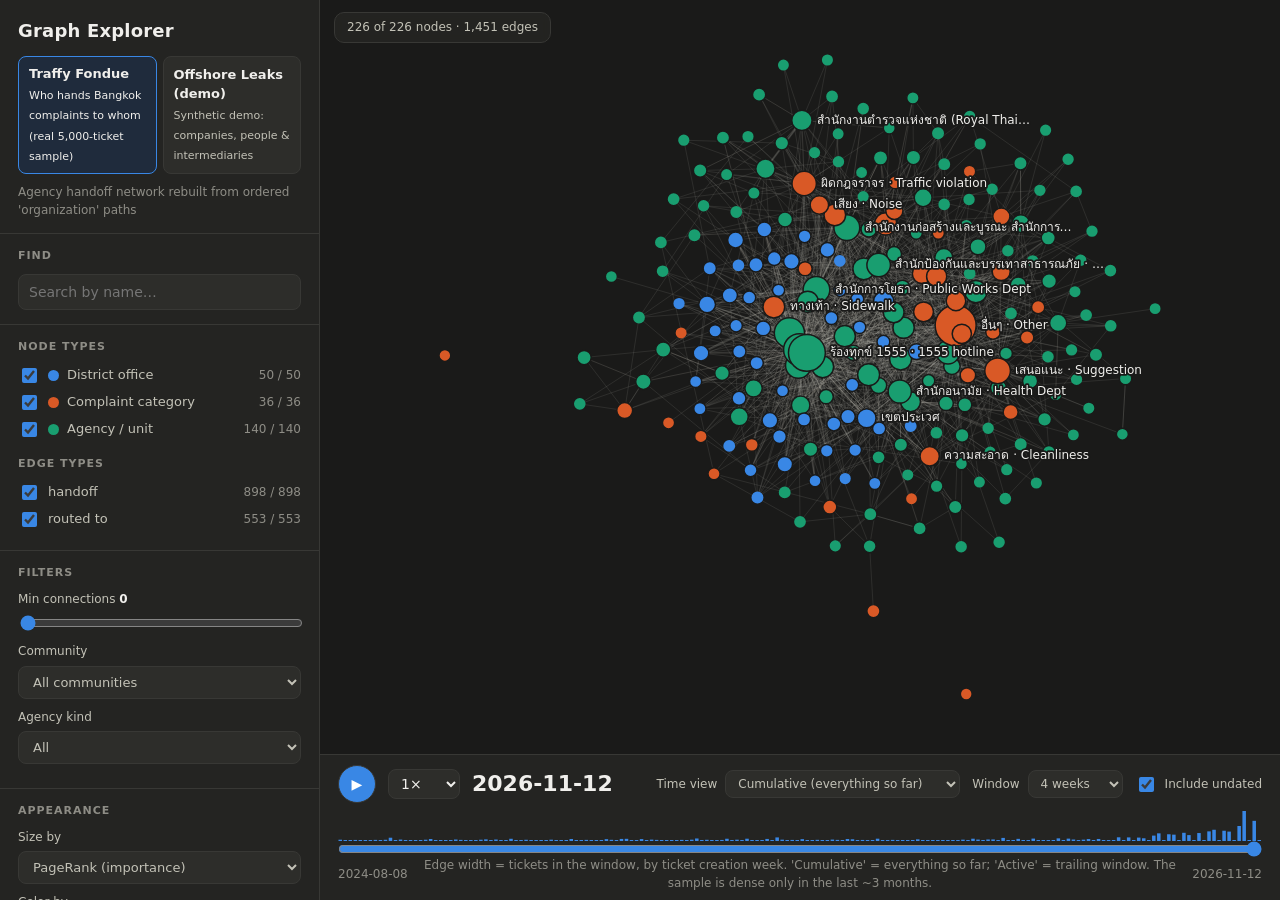
==== explorer/index.html @ 7b647865 "Slide deck + handoff graph from real Traffy sample; move explorer to /explorer - pipeline/traffy_han" ====
<!doctype html>
<html lang="en">
<head>
  <meta charset="utf-8">
  <meta name="viewport" content="width=device-width, initial-scale=1">
  <title>Graph Explorer — Offshore Leaks &amp; Traffy Fondue</title>
  <meta name="description" content="Interactive graph explorer with filters, highlight, drag and a time slider.">
  <link rel="icon" href="data:image/svg+xml,%3Csvg xmlns=%27http://www.w3.org/2000/svg%27 viewBox=%270 0 32 32%27%3E%3Ccircle cx=%278%27 cy=%2716%27 r=%274%27 fill=%27%233987e5%27/%3E%3Ccircle cx=%2724%27 cy=%278%27 r=%274%27 fill=%27%23d95926%27/%3E%3Ccircle cx=%2724%27 cy=%2724%27 r=%274%27 fill=%27%23199e70%27/%3E%3Cpath d=%27M8 16L24 8M8 16L24 24%27 stroke=%27%238e8d86%27 stroke-width=%272%27/%3E%3C/svg%3E">
  <link rel="stylesheet" href="css/style.css">
</head>
<body>
<div id="app">
  <aside id="side" aria-label="Controls">
    <header class="head">
      <h1>Graph Explorer</h1>
      <div id="tabs" role="tablist" aria-label="Dataset"></div>
      <p id="subtitle" class="muted"></p>
      <div id="demoBanner" class="banner" hidden></div>
    </header>

    <section>
      <h2>Find</h2>
      <input id="search" type="search" placeholder="Search by name…" autocomplete="off" aria-label="Search nodes">
      <ul id="results" class="results" hidden></ul>
    </section>

    <section>
      <h2>Node types</h2>
      <div id="nodeTypes" class="checks"></div>
      <h2 class="sub">Edge types</h2>
      <div id="edgeTypes" class="checks"></div>
    </section>

    <section>
      <h2>Filters</h2>
      <label class="row"><span>Min connections <b id="minDegVal">0</b></span>
        <input id="minDeg" type="range" min="0" max="10" value="0"></label>
      <label class="row"><span>Community</span><select id="commSel"></select></label>
      <div id="attrFilters"></div>
    </section>

    <section>
      <h2>Appearance</h2>
      <label class="row"><span>Size by</span>
        <select id="sizeBy">
          <option value="pagerank">PageRank (importance)</option>
          <option value="live">Connections in current time view</option>
          <option value="uniform">Uniform</option>
        </select></label>
      <label class="row"><span>Color by</span>
        <select id="colorBy">
          <option value="type">Node type</option>
          <option value="community">Community (Louvain)</option>
          <option value="state">Complaint state</option>
        </select></label>
      <label class="check"><input id="labelsOn" type="checkbox" checked> Show labels</label>
      <label class="check"><input id="hideIso" type="checkbox"> Hide nodes with no visible connections</label>
    </section>

    <section>
      <h2>Tools</h2>
      <div class="btns">
        <button id="btnPath" class="btn" aria-pressed="false">Shortest path</button>
        <button id="btnFit" class="btn">Fit view</button>
        <button id="btnRelayout" class="btn" title="Re-run the layout on what is currently visible">Re-layout visible</button>
        <button id="btnReset" class="btn" title="Re-run the layout from scratch">Reset layout</button>
        <button id="btnPng" class="btn">Save PNG</button>
      </div>
      <p id="pathHint" class="hint" hidden></p>
      <p class="hint">Drag a node to move it (it stays pinned) · double-click a node to pin / release it · scroll to zoom · <kbd>Esc</kbd> clears · <kbd>Space</kbd> plays.</p>
    </section>

    <footer class="foot">
      <p id="source" class="muted small"></p>
    </footer>
  </aside>

  <main id="main">
    <div id="stage">
      <canvas id="cv" aria-label="Network graph" role="img"></canvas>
      <div id="stats" class="overlay stats" aria-live="polite"></div>
      <div id="legend" class="overlay legend" hidden></div>
      <div id="details" class="overlay details" hidden></div>
      <div id="tip" class="tip" hidden></div>
      <div id="toast" class="toast" hidden></div>
      <div id="loading" class="loading">Loading…</div>
    </div>

    <div id="timebar" class="timebar">
      <div class="trow">
        <button id="btnPlay" class="play" aria-label="Play">▶</button>
        <select id="speed" aria-label="Speed">
          <option value="0.5">0.5×</option><option value="1" selected>1×</option>
          <option value="2">2×</option><option value="4">4×</option>
        </select>
        <div id="timeLabel" class="timelabel">—</div>
        <div class="spacer"></div>
        <label class="inline"><span>Time view</span>
          <select id="mode">
            <option value="cumulative">Cumulative (everything so far)</option>
            <option value="active">Active (lifespan / recent window)</option>
          </select></label>
        <label class="inline" id="winWrap" hidden><span>Window</span>
          <select id="win">
            <option value="28">4 weeks</option><option value="90">3 months</option>
            <option value="180">6 months</option><option value="365">1 year</option>
          </select></label>
        <label class="check inline"><input id="undated" type="checkbox" checked> Include undated</label>
      </div>
      <div class="slidewrap">
        <canvas id="hist" aria-hidden="true"></canvas>
        <input id="slider" type="range" min="0" max="1000" value="1000" aria-label="Time">
      </div>
      <div class="trow ends"><span id="tMin" class="muted small"></span><span id="timeNote" class="muted small center"></span><span id="tMax" class="muted small"></span></div>
    </div>
  </main>
</div>
<script type="module" src="js/app.js"></script>
</body>
</html>
---- explorer/css/style.css ----
:root {
  color-scheme: dark;
  --surface: #1a1a19;
  --surface-2: #242422;
  --surface-3: #2d2d2a;
  --line: #383835;
  --text-1: #f0efec;
  --text-2: #c3c2b7;
  --muted: #8e8d86;
  --accent: #3987e5;
  --amber: #fab219;
  --font: system-ui, -apple-system, "Segoe UI", Roboto, "Noto Sans Thai", "Helvetica Neue", Arial, sans-serif;
}
* { box-sizing: border-box; }
html, body { height: 100%; margin: 0; background: var(--surface); color: var(--text-1); font: 14px/1.45 var(--font); }
button, select, input { font: inherit; color: inherit; }
kbd { background: var(--surface-3); border: 1px solid var(--line); border-radius: 4px; padding: 0 5px; font-size: 12px; }

#app { display: grid; grid-template-columns: 320px 1fr; height: 100vh; }
#side { background: var(--surface-2); border-right: 1px solid var(--line); overflow-y: auto; padding: 0 0 16px; }
#side section { padding: 14px 18px; border-bottom: 1px solid var(--line); }
.head { padding: 18px 18px 14px; border-bottom: 1px solid var(--line); }
h1 { font-size: 18px; margin: 0 0 12px; letter-spacing: .2px; }
h2 { font-size: 11px; font-weight: 600; letter-spacing: .09em; text-transform: uppercase; color: var(--muted); margin: 0 0 10px; }
h2.sub { margin-top: 16px; }
.muted { color: var(--muted); }
.small { font-size: 12px; }
.hint { font-size: 12px; color: var(--muted); margin: 10px 0 0; }

#tabs { display: flex; gap: 6px; }
#tabs button { flex: 1; background: var(--surface-3); border: 1px solid var(--line); border-radius: 8px; padding: 8px 10px; cursor: pointer; text-align: left; color: var(--text-2); }
#tabs button b { display: block; color: var(--text-1); font-size: 13px; }
#tabs button span { font-size: 11px; }
#tabs button[aria-selected="true"] { border-color: var(--accent); background: #1f2b3c; color: var(--text-1); }
#subtitle { margin: 10px 0 0; font-size: 12px; }
.banner { margin-top: 10px; padding: 8px 10px; border-radius: 8px; background: #3a2e12; border: 1px solid #6b5316; color: #f3d98b; font-size: 12px; }

input[type=search], select { width: 100%; background: var(--surface-3); border: 1px solid var(--line); border-radius: 8px; padding: 7px 10px; }
input[type=search]:focus, select:focus, button:focus-visible, input[type=range]:focus-visible { outline: 2px solid var(--accent); outline-offset: 1px; }
.row { display: grid; gap: 5px; margin-bottom: 10px; font-size: 12px; color: var(--text-2); }
.row b { color: var(--text-1); }
.row select { font-size: 13px; }
input[type=range] { width: 100%; accent-color: var(--accent); }
.check { display: flex; align-items: center; gap: 8px; font-size: 13px; color: var(--text-2); margin: 6px 0; cursor: pointer; }
input[type=checkbox] { accent-color: var(--accent); width: 15px; height: 15px; }

.checks .check { justify-content: flex-start; }
.checks .check .cnt { margin-left: auto; color: var(--muted); font-size: 12px; font-variant-numeric: tabular-nums; }
.sw { width: 11px; height: 11px; border-radius: 50%; flex: none; }

.results { list-style: none; margin: 6px 0 0; padding: 0; border: 1px solid var(--line); border-radius: 8px; max-height: 240px; overflow-y: auto; background: var(--surface-3); }
.results li { padding: 6px 10px; cursor: pointer; display: flex; gap: 8px; align-items: center; font-size: 13px; }
.results li:hover, .results li.on { background: #36363a; }
.results li small { margin-left: auto; color: var(--muted); }

.btns { display: flex; flex-wrap: wrap; gap: 6px; }
.btn { background: var(--surface-3); border: 1px solid var(--line); border-radius: 8px; padding: 6px 10px; cursor: pointer; font-size: 13px; color: var(--text-1); }
.btn:hover { border-color: #55554f; }
.btn[aria-pressed="true"] { background: #3a2e12; border-color: var(--amber); color: #f3d98b; }
.foot { padding: 12px 18px 0; }

#main { display: grid; grid-template-rows: 1fr auto; min-width: 0; height: 100vh; }
#stage { position: relative; overflow: hidden; background: var(--surface); }
#cv { display: block; cursor: grab; touch-action: none; }
.overlay { position: absolute; background: rgba(36, 36, 34, .92); border: 1px solid var(--line); border-radius: 10px; backdrop-filter: blur(4px); }
.stats { left: 14px; top: 12px; padding: 6px 12px; font-size: 12px; color: var(--text-2); font-variant-numeric: tabular-nums; }
.legend { left: 14px; bottom: 14px; padding: 10px 12px; font-size: 12px; max-width: 280px; }
.legend div { display: flex; align-items: center; gap: 8px; margin: 3px 0; color: var(--text-2); }
.details { right: 14px; top: 12px; width: 310px; max-height: calc(100% - 28px); overflow-y: auto; padding: 14px 16px; font-size: 13px; }
.details h3 { margin: 0 0 6px; font-size: 15px; line-height: 1.3; word-break: break-word; }
.details .chip { display: inline-flex; align-items: center; gap: 6px; font-size: 12px; color: var(--text-2); margin-bottom: 8px; }
.details table { width: 100%; border-collapse: collapse; margin: 8px 0; }
.details td { padding: 3px 0; vertical-align: top; }
.details td:first-child { color: var(--muted); padding-right: 12px; white-space: nowrap; font-size: 12px; }
.details td:last-child { word-break: break-word; }
.details h4 { margin: 12px 0 4px; font-size: 11px; letter-spacing: .08em; text-transform: uppercase; color: var(--muted); font-weight: 600; }
.details ul { list-style: none; margin: 0; padding: 0; }
.details li { display: flex; align-items: center; gap: 8px; padding: 3px 0; cursor: pointer; }
.details li:hover { color: var(--text-1); text-decoration: underline; }
.details .x { position: absolute; right: 8px; top: 6px; background: none; border: 0; color: var(--muted); font-size: 18px; cursor: pointer; }
.details .acts { display: flex; gap: 6px; margin-top: 10px; flex-wrap: wrap; }
.tip { position: fixed; pointer-events: none; background: #101010; border: 1px solid var(--line); border-radius: 8px; padding: 6px 9px; font-size: 12px; max-width: 280px; z-index: 5; }
.tip b { display: block; margin-bottom: 2px; font-size: 13px; }
.tip span { color: var(--text-2); }
.toast { position: absolute; left: 50%; bottom: 16px; transform: translateX(-50%); background: #101010; border: 1px solid var(--line); border-radius: 10px; padding: 8px 14px; font-size: 13px; }
.loading { position: absolute; inset: 0; display: grid; place-items: center; background: var(--surface); color: var(--muted); transition: opacity .25s; }
.loading.done { opacity: 0; pointer-events: none; }

.timebar { background: var(--surface-2); border-top: 1px solid var(--line); padding: 10px 18px 8px; }
.trow { display: flex; align-items: center; gap: 12px; flex-wrap: wrap; }
.trow.ends { justify-content: space-between; margin-top: 2px; }
.center { text-align: center; flex: 1; }
.spacer { flex: 1; }
.play { width: 38px; height: 38px; border-radius: 50%; border: 1px solid var(--line); background: var(--accent); color: #fff; cursor: pointer; font-size: 14px; }
.play:hover { filter: brightness(1.1); }
#speed { width: auto; padding: 5px 8px; }
.timelabel { font-size: 22px; font-weight: 600; font-variant-numeric: tabular-nums; min-width: 130px; }
.inline { display: flex; align-items: center; gap: 8px; font-size: 12px; color: var(--text-2); }
.inline select { width: auto; padding: 5px 8px; font-size: 12px; }
.slidewrap { position: relative; height: 46px; margin-top: 6px; }
#hist { position: absolute; inset: 0 0 14px 0; width: 100%; height: 32px; }
#slider { position: absolute; left: 0; right: 0; bottom: -2px; width: 100%; margin: 0; }

@media (max-width: 860px) {
  #app { grid-template-columns: 1fr; grid-template-rows: auto 1fr; height: auto; }
  #side { max-height: 40vh; }
  #main { height: 80vh; }
  .details { width: 250px; }
}
@media (prefers-reduced-motion: reduce) { .loading { transition: none; } }
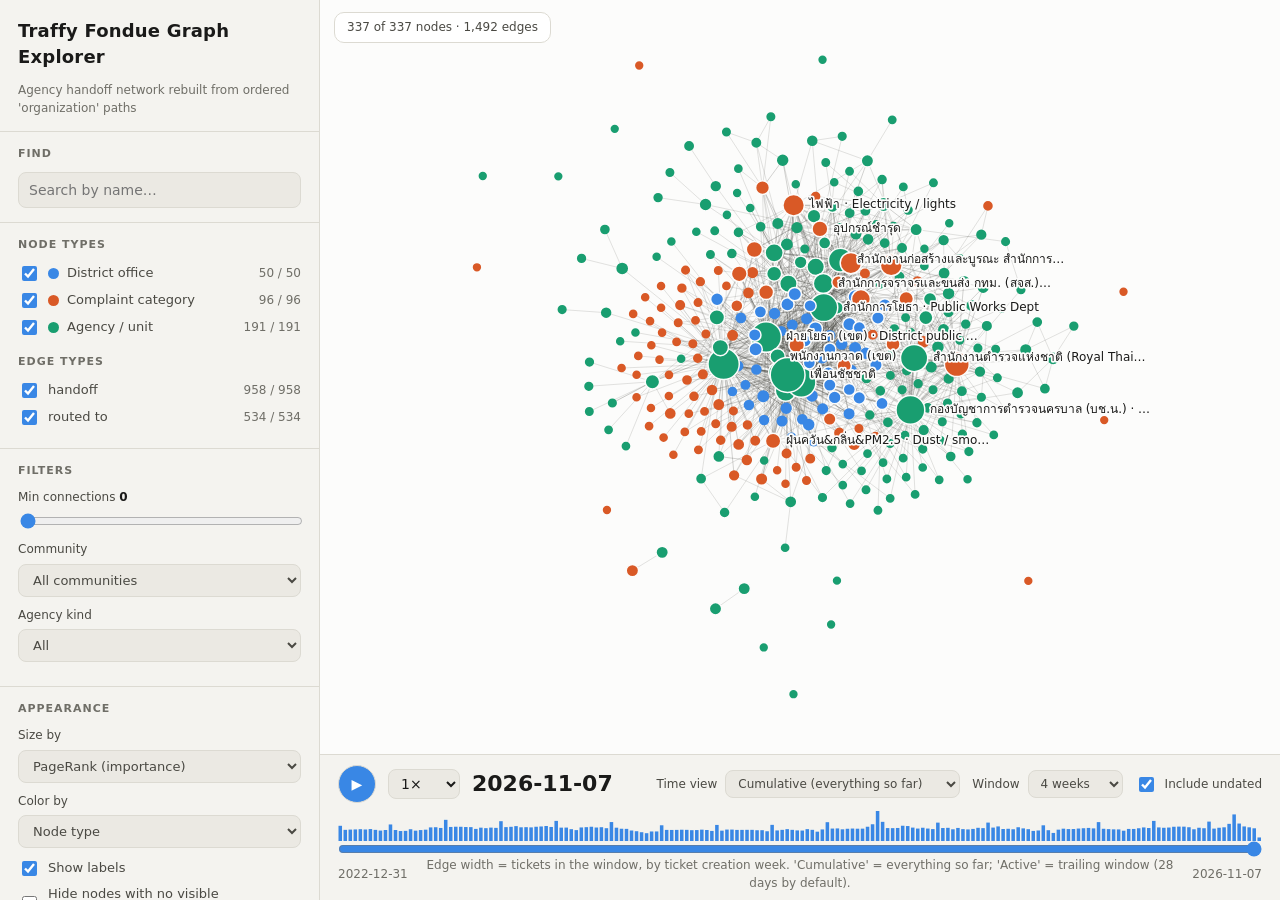
==== commit f68bf4ba: "Final deck, Traffy-only explorer with mobile layout - Deck: 22 slides (Traffy intro, worked SQL exam" ====
--- a/explorer/index.html
+++ b/explorer/index.html
@@ -3,16 +3,18 @@
 <head>
   <meta charset="utf-8">
   <meta name="viewport" content="width=device-width, initial-scale=1">
-  <title>Graph Explorer — Offshore Leaks &amp; Traffy Fondue</title>
-  <meta name="description" content="Interactive graph explorer with filters, highlight, drag and a time slider.">
+  <title>Traffy Fondue Graph Explorer</title>
+  <meta name="description" content="Interactive graph of who hands Bangkok Traffy Fondue complaints to whom: filters, paths, highlight and a time slider.">
   <link rel="icon" href="data:image/svg+xml,%3Csvg xmlns=%27http://www.w3.org/2000/svg%27 viewBox=%270 0 32 32%27%3E%3Ccircle cx=%278%27 cy=%2716%27 r=%274%27 fill=%27%233987e5%27/%3E%3Ccircle cx=%2724%27 cy=%278%27 r=%274%27 fill=%27%23d95926%27/%3E%3Ccircle cx=%2724%27 cy=%2724%27 r=%274%27 fill=%27%23199e70%27/%3E%3Cpath d=%27M8 16L24 8M8 16L24 24%27 stroke=%27%238e8d86%27 stroke-width=%272%27/%3E%3C/svg%3E">
   <link rel="stylesheet" href="css/style.css">
 </head>
 <body>
 <div id="app">
+  <div id="mbar"><b>Traffy graph</b><button id="btnDrawer" class="btn">Search &amp; filters</button></div>
   <aside id="side" aria-label="Controls">
     <header class="head">
-      <h1>Graph Explorer</h1>
+      <button id="btnCloseDrawer" class="x" aria-label="Close">×</button>
+      <h1>Traffy Fondue Graph Explorer</h1>
       <div id="tabs" role="tablist" aria-label="Dataset"></div>
       <p id="subtitle" class="muted"></p>
       <div id="demoBanner" class="banner" hidden></div>
--- a/explorer/css/style.css
+++ b/explorer/css/style.css
@@ -1,14 +1,16 @@
 :root {
-  color-scheme: dark;
-  --surface: #1a1a19;
-  --surface-2: #242422;
-  --surface-3: #2d2d2a;
-  --line: #383835;
-  --text-1: #f0efec;
-  --text-2: #c3c2b7;
-  --muted: #8e8d86;
+  color-scheme: light;
+  --surface: #fcfcfb;
+  --surface-2: #f4f3ef;
+  --surface-3: #ebe9e3;
+  --line: #dcdad2;
+  --text-1: #1a1a19;
+  --text-2: #4a4943;
+  --muted: #6f6e67;
   --accent: #3987e5;
-  --amber: #fab219;
+  --amber: #d99200;
+  --amber-bg: #fdf3d6;
+  --amber-text: #7a5200;
   --font: system-ui, -apple-system, "Segoe UI", Roboto, "Noto Sans Thai", "Helvetica Neue", Arial, sans-serif;
 }
 * { box-sizing: border-box; }
@@ -31,9 +33,9 @@
 #tabs button { flex: 1; background: var(--surface-3); border: 1px solid var(--line); border-radius: 8px; padding: 8px 10px; cursor: pointer; text-align: left; color: var(--text-2); }
 #tabs button b { display: block; color: var(--text-1); font-size: 13px; }
 #tabs button span { font-size: 11px; }
-#tabs button[aria-selected="true"] { border-color: var(--accent); background: #1f2b3c; color: var(--text-1); }
+#tabs button[aria-selected="true"] { border-color: var(--accent); background: #e6f0fc; color: var(--text-1); }
 #subtitle { margin: 10px 0 0; font-size: 12px; }
-.banner { margin-top: 10px; padding: 8px 10px; border-radius: 8px; background: #3a2e12; border: 1px solid #6b5316; color: #f3d98b; font-size: 12px; }
+.banner { margin-top: 10px; padding: 8px 10px; border-radius: 8px; background: var(--amber-bg); border: 1px solid #e8c76a; color: var(--amber-text); font-size: 12px; }
 
 input[type=search], select { width: 100%; background: var(--surface-3); border: 1px solid var(--line); border-radius: 8px; padding: 7px 10px; }
 input[type=search]:focus, select:focus, button:focus-visible, input[type=range]:focus-visible { outline: 2px solid var(--accent); outline-offset: 1px; }
@@ -50,19 +52,19 @@
 
 .results { list-style: none; margin: 6px 0 0; padding: 0; border: 1px solid var(--line); border-radius: 8px; max-height: 240px; overflow-y: auto; background: var(--surface-3); }
 .results li { padding: 6px 10px; cursor: pointer; display: flex; gap: 8px; align-items: center; font-size: 13px; }
-.results li:hover, .results li.on { background: #36363a; }
+.results li:hover, .results li.on { background: #e1dfd8; }
 .results li small { margin-left: auto; color: var(--muted); }
 
 .btns { display: flex; flex-wrap: wrap; gap: 6px; }
 .btn { background: var(--surface-3); border: 1px solid var(--line); border-radius: 8px; padding: 6px 10px; cursor: pointer; font-size: 13px; color: var(--text-1); }
-.btn:hover { border-color: #55554f; }
-.btn[aria-pressed="true"] { background: #3a2e12; border-color: var(--amber); color: #f3d98b; }
+.btn:hover { border-color: #a9a8a0; }
+.btn[aria-pressed="true"] { background: var(--amber-bg); border-color: var(--amber); color: var(--amber-text); }
 .foot { padding: 12px 18px 0; }
 
 #main { display: grid; grid-template-rows: 1fr auto; min-width: 0; height: 100vh; }
 #stage { position: relative; overflow: hidden; background: var(--surface); }
 #cv { display: block; cursor: grab; touch-action: none; }
-.overlay { position: absolute; background: rgba(36, 36, 34, .92); border: 1px solid var(--line); border-radius: 10px; backdrop-filter: blur(4px); }
+.overlay { position: absolute; background: rgba(255, 255, 255, .92); border: 1px solid var(--line); border-radius: 10px; backdrop-filter: blur(4px); }
 .stats { left: 14px; top: 12px; padding: 6px 12px; font-size: 12px; color: var(--text-2); font-variant-numeric: tabular-nums; }
 .legend { left: 14px; bottom: 14px; padding: 10px 12px; font-size: 12px; max-width: 280px; }
 .legend div { display: flex; align-items: center; gap: 8px; margin: 3px 0; color: var(--text-2); }
@@ -79,10 +81,10 @@
 .details li:hover { color: var(--text-1); text-decoration: underline; }
 .details .x { position: absolute; right: 8px; top: 6px; background: none; border: 0; color: var(--muted); font-size: 18px; cursor: pointer; }
 .details .acts { display: flex; gap: 6px; margin-top: 10px; flex-wrap: wrap; }
-.tip { position: fixed; pointer-events: none; background: #101010; border: 1px solid var(--line); border-radius: 8px; padding: 6px 9px; font-size: 12px; max-width: 280px; z-index: 5; }
+.tip { position: fixed; pointer-events: none; color: #f0efec; background: #1a1a19; border: 1px solid var(--line); border-radius: 8px; padding: 6px 9px; font-size: 12px; max-width: 280px; z-index: 5; }
 .tip b { display: block; margin-bottom: 2px; font-size: 13px; }
-.tip span { color: var(--text-2); }
-.toast { position: absolute; left: 50%; bottom: 16px; transform: translateX(-50%); background: #101010; border: 1px solid var(--line); border-radius: 10px; padding: 8px 14px; font-size: 13px; }
+.tip span { color: #c3c2b7; }
+.toast { position: absolute; left: 50%; bottom: 16px; transform: translateX(-50%); color: #f0efec; background: #1a1a19; border: 1px solid var(--line); border-radius: 10px; padding: 8px 14px; font-size: 13px; }
 .loading { position: absolute; inset: 0; display: grid; place-items: center; background: var(--surface); color: var(--muted); transition: opacity .25s; }
 .loading.done { opacity: 0; pointer-events: none; }
 
@@ -101,10 +103,27 @@
 #hist { position: absolute; inset: 0 0 14px 0; width: 100%; height: 32px; }
 #slider { position: absolute; left: 0; right: 0; bottom: -2px; width: 100%; margin: 0; }
 
+#mbar, #btnCloseDrawer { display: none; }
 @media (max-width: 860px) {
-  #app { grid-template-columns: 1fr; grid-template-rows: auto 1fr; height: auto; }
-  #side { max-height: 40vh; }
-  #main { height: 80vh; }
-  .details { width: 250px; }
+  html, body { overflow: hidden; }
+  #app { display: grid; grid-template-columns: 1fr; grid-template-rows: 48px 1fr; height: 100dvh; }
+  #mbar { display: flex; align-items: center; justify-content: space-between; padding: 0 12px; background: var(--surface-2); border-bottom: 1px solid var(--line); }
+  #mbar b { font-size: 16px; }
+  #main { height: auto; min-height: 0; }
+  #side { position: fixed; left: 0; right: 0; bottom: 0; z-index: 20; max-height: 82dvh; border: 0; border-top: 1px solid var(--line); border-radius: 16px 16px 0 0; box-shadow: 0 -8px 30px #0003; transform: translateY(105%); transition: transform .25s; }
+  body.drawer #side { transform: none; }
+  #btnCloseDrawer { display: block; position: absolute; right: 10px; top: 8px; background: none; border: 0; font-size: 28px; line-height: 1; color: var(--muted); padding: 4px 10px; }
+  .head { position: sticky; top: 0; background: var(--surface-2); z-index: 1; padding-right: 50px; }
+  input, select { font-size: 16px; } /* stops iOS zooming into fields */
+  .stats { top: 8px; left: 8px; }
+  .details { left: 8px; right: 8px; top: auto; bottom: 8px; width: auto; max-height: 48%; }
+  .legend { display: none; }
+  .timebar { padding: 8px 12px 6px; }
+  .trow { gap: 10px; flex-wrap: nowrap; }
+  .timelabel { font-size: 17px; min-width: 0; }
+  .timebar .inline, .timebar .check.inline, #speed, .trow.ends { display: none !important; }
+  .slidewrap { height: 40px; }
+  .btn { padding: 9px 12px; }
+  .check { margin: 10px 0; }
 }
 @media (prefers-reduced-motion: reduce) { .loading { transition: none; } }
